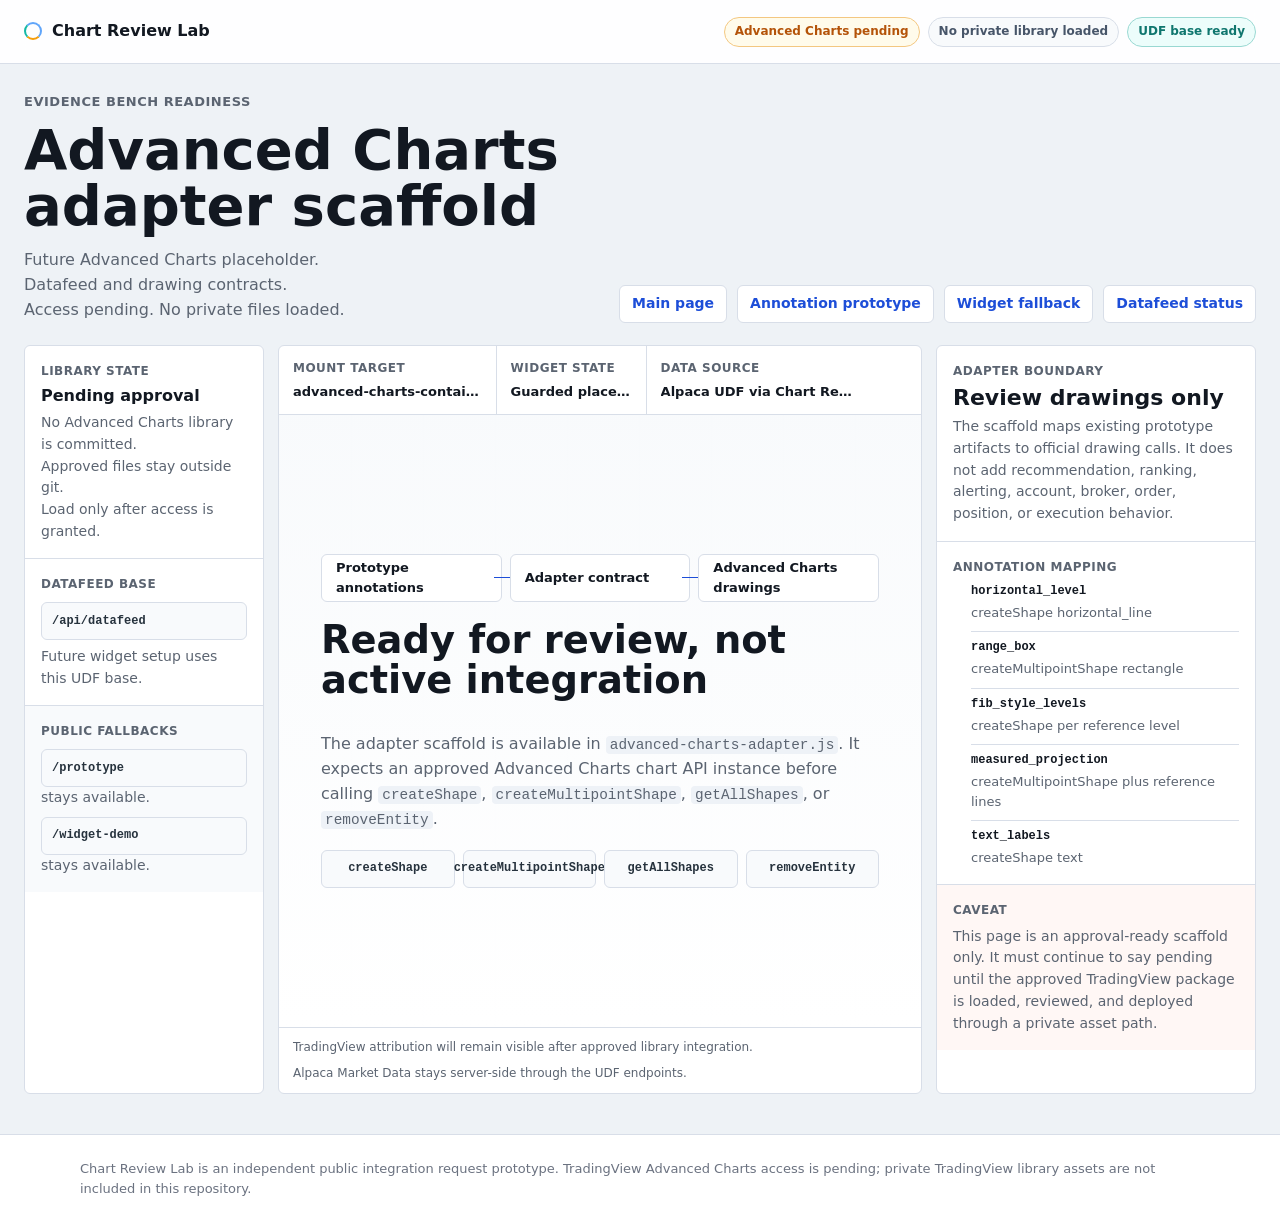
==== advanced-charts.html @ 727e9118 "issue-4: add advanced charts adapter scaffold" ====
<!doctype html>
<html lang="en">
<head>
  <meta charset="utf-8">
  <meta name="viewport" content="width=device-width, initial-scale=1">
  <title>Advanced Charts Readiness | Chart Review Lab</title>
  <meta
    name="description"
    content="Pending TradingView Advanced Charts adapter scaffold for Chart Review Lab without private library assets."
  >
  <link rel="stylesheet" href="styles.css">
  <script src="advanced-charts-adapter.js" defer></script>
</head>
<body class="workspace-page advanced-charts-page">
  <header class="workspace-topbar" aria-label="Advanced Charts readiness status">
    <a class="brand workspace-brand" href="/" aria-label="Chart Review Lab home">
      <span class="brand-mark" aria-hidden="true"></span>
      <span>Chart Review Lab</span>
    </a>
    <div class="status-strip" aria-label="Integration status">
      <span class="status-pill pending">Advanced Charts pending</span>
      <span class="status-pill neutral">No private library loaded</span>
      <span class="status-pill ok">UDF base ready</span>
    </div>
  </header>

  <main class="prototype-shell advanced-shell" aria-labelledby="advanced-title">
    <section class="prototype-intro advanced-intro">
      <div>
        <p class="eyebrow">Evidence Bench readiness</p>
        <h1 id="advanced-title">
          <span>Advanced Charts</span>
          <span>adapter scaffold</span>
        </h1>
        <p>
          <span>Future Advanced Charts placeholder.</span>
          <span>Datafeed and drawing contracts.</span>
          <span>Access pending. No private files loaded.</span>
        </p>
      </div>
      <div class="route-links" aria-label="Related routes">
        <a href="/">Main page</a>
        <a href="/prototype">Annotation prototype</a>
        <a href="/widget-demo">Widget fallback</a>
        <a href="/api/datafeed/status">Datafeed status</a>
      </div>
    </section>

    <section class="prototype-workspace advanced-workspace" aria-label="Advanced Charts readiness bench">
      <aside class="workspace-panel advanced-gates" aria-label="Readiness gates">
        <div class="panel-section">
          <span class="panel-label">Library state</span>
          <strong>Pending approval</strong>
          <p>
            <span>No Advanced Charts library is committed.</span>
            <span>Approved files stay outside git.</span>
            <span>Load only after access is granted.</span>
          </p>
        </div>

        <div class="panel-section">
          <span class="panel-label">Datafeed base</span>
          <code>/api/datafeed</code>
          <p>
            <span>Future widget setup uses this UDF base.</span>
          </p>
        </div>

        <div class="panel-section source-section">
          <span class="panel-label">Public fallbacks</span>
          <p>
            <span><code>/prototype</code> stays available.</span>
            <span><code>/widget-demo</code> stays available.</span>
          </p>
        </div>
      </aside>

      <section class="prototype-stage advanced-stage" aria-label="Pending chart mount">
        <div class="stage-meta">
          <div>
            <span class="panel-label">Mount target</span>
            <strong>advanced-charts-container</strong>
          </div>
          <div>
            <span class="panel-label">Widget state</span>
            <strong>Guarded placeholder</strong>
          </div>
          <div>
            <span class="panel-label">Data source</span>
            <strong>Alpaca UDF via Chart Review Lab</strong>
          </div>
        </div>

        <div id="advanced-charts-container" class="advanced-placeholder" role="note">
          <div class="adapter-diagram" aria-hidden="true">
            <span>Prototype annotations</span>
            <span>Adapter contract</span>
            <span>Advanced Charts drawings</span>
          </div>
          <h2>Ready for review, not active integration</h2>
          <p>
            The adapter scaffold is available in <code>advanced-charts-adapter.js</code>. It expects an approved
            Advanced Charts chart API instance before calling <code>createShape</code>,
            <code>createMultipointShape</code>, <code>getAllShapes</code>, or <code>removeEntity</code>.
          </p>
          <div class="method-grid" aria-label="Adapter methods">
            <span>createShape</span>
            <span>createMultipointShape</span>
            <span>getAllShapes</span>
            <span>removeEntity</span>
          </div>
        </div>

        <div class="chart-footnote">
          <span>TradingView attribution will remain visible after approved library integration.</span>
          <span>Alpaca Market Data stays server-side through the UDF endpoints.</span>
        </div>
      </section>

      <aside class="workspace-panel advanced-contracts" aria-label="Drawing adapter contract">
        <div class="panel-section selected-evidence">
          <span class="panel-label">Adapter boundary</span>
          <h2>Review drawings only</h2>
          <p>
            The scaffold maps existing prototype artifacts to official drawing calls. It does not add recommendation,
            ranking, alerting, account, broker, order, position, or execution behavior.
          </p>
        </div>

        <div class="panel-section">
          <span class="panel-label">Annotation mapping</span>
          <ul class="mapping-list">
            <li>
              <strong>horizontal_level</strong>
              <span>createShape horizontal_line</span>
            </li>
            <li>
              <strong>range_box</strong>
              <span>createMultipointShape rectangle</span>
            </li>
            <li>
              <strong>fib_style_levels</strong>
              <span>createShape per reference level</span>
            </li>
            <li>
              <strong>measured_projection</strong>
              <span>createMultipointShape plus reference lines</span>
            </li>
            <li>
              <strong>text_labels</strong>
              <span>createShape text</span>
            </li>
          </ul>
        </div>

        <div class="panel-section caveat-section">
          <span class="panel-label">Caveat</span>
          <p>
            This page is an approval-ready scaffold only. It must continue to say pending until the approved
            TradingView package is loaded, reviewed, and deployed through a private asset path.
          </p>
        </div>
      </aside>
    </section>
  </main>

  <footer>
    <p>
      Chart Review Lab is an independent public integration request prototype. TradingView Advanced Charts access is
      pending; private TradingView library assets are not included in this repository.
    </p>
  </footer>
</body>
</html>
---- styles.css ----
:root {
  --ink: #121821;
  --muted: #5b6471;
  --paper: #f5f7fa;
  --panel: #ffffff;
  --line: #d8dee8;
  --blue: #1d4ed8;
  --teal: #0f766e;
  --amber: #b45309;
  --red: #b42318;
  --shadow: 0 18px 60px rgba(18, 24, 33, 0.12);
}

* {
  box-sizing: border-box;
}

html {
  scroll-behavior: smooth;
}

body {
  margin: 0;
  background: var(--paper);
  color: var(--ink);
  font-family: Inter, ui-sans-serif, system-ui, -apple-system, BlinkMacSystemFont, "Segoe UI", sans-serif;
  font-size: 16px;
  line-height: 1.55;
}

a {
  color: inherit;
}

.topbar {
  position: fixed;
  inset: 0 0 auto 0;
  z-index: 10;
  display: flex;
  align-items: center;
  justify-content: space-between;
  min-height: 64px;
  padding: 0 28px;
  color: #f8fafc;
  background: rgba(7, 16, 20, 0.76);
  border-bottom: 1px solid rgba(216, 222, 232, 0.16);
  backdrop-filter: blur(12px);
}

.brand {
  display: inline-flex;
  align-items: center;
  gap: 10px;
  text-decoration: none;
  font-weight: 700;
}

.brand-mark {
  width: 18px;
  height: 18px;
  border: 2px solid #60a5fa;
  border-left-color: #14b8a6;
  border-bottom-color: #f59e0b;
  border-radius: 50%;
}

nav {
  display: flex;
  align-items: center;
  gap: 18px;
  font-size: 14px;
}

nav a {
  color: rgba(248, 250, 252, 0.84);
  text-decoration: none;
}

nav a:hover,
nav a:focus {
  color: #ffffff;
}

.hero {
  position: relative;
  min-height: 86vh;
  display: flex;
  align-items: center;
  overflow: hidden;
  background: #071014;
  color: #ffffff;
}

.chart-scene {
  position: absolute;
  inset: 0;
  width: 100%;
  height: 100%;
}

.hero::after {
  content: "";
  position: absolute;
  inset: 0;
  background:
    linear-gradient(90deg, rgba(7, 16, 20, 0.96) 0%, rgba(7, 16, 20, 0.78) 34%, rgba(7, 16, 20, 0.24) 72%),
    linear-gradient(0deg, rgba(7, 16, 20, 0.34), rgba(7, 16, 20, 0.08));
}

.hero-copy {
  position: relative;
  z-index: 1;
  width: min(680px, calc(100% - 48px));
  margin-left: max(24px, calc((100vw - 1120px) / 2));
  padding-top: 48px;
}

.eyebrow {
  margin: 0 0 10px;
  color: var(--teal);
  font-size: 13px;
  font-weight: 800;
  letter-spacing: 0.04em;
  text-transform: uppercase;
}

.hero .eyebrow {
  color: #67e8f9;
}

h1,
h2,
h3,
p {
  letter-spacing: 0;
}

h1 {
  margin: 0;
  font-size: clamp(46px, 8vw, 94px);
  line-height: 0.94;
}

h2 {
  margin: 0;
  font-size: clamp(28px, 4vw, 48px);
  line-height: 1.05;
}

h3 {
  margin: 0 0 8px;
  font-size: 18px;
}

p {
  margin: 14px 0 0;
}

.hero-text {
  max-width: 620px;
  color: rgba(248, 250, 252, 0.84);
  font-size: clamp(18px, 2.2vw, 24px);
}

.hero-actions {
  display: flex;
  flex-wrap: wrap;
  gap: 12px;
  margin-top: 28px;
}

.button {
  display: inline-flex;
  align-items: center;
  justify-content: center;
  min-height: 44px;
  padding: 0 18px;
  border: 1px solid rgba(248, 250, 252, 0.28);
  border-radius: 6px;
  text-decoration: none;
  font-weight: 700;
}

.button.primary {
  color: #071014;
  background: #67e8f9;
  border-color: #67e8f9;
}

.button.secondary {
  color: #ffffff;
}

.workspace-page {
  min-height: 100vh;
  background: #eef2f6;
}

.workspace-topbar {
  position: sticky;
  top: 0;
  z-index: 10;
  display: flex;
  align-items: center;
  justify-content: space-between;
  gap: 18px;
  min-height: 64px;
  padding: 0 24px;
  background: rgba(255, 255, 255, 0.92);
  border-bottom: 1px solid var(--line);
  backdrop-filter: blur(12px);
}

.workspace-brand {
  color: var(--ink);
}

.status-strip {
  display: flex;
  flex-wrap: wrap;
  justify-content: flex-end;
  gap: 8px;
}

.status-pill {
  display: inline-flex;
  align-items: center;
  min-height: 30px;
  padding: 0 10px;
  font-size: 12px;
  font-weight: 800;
  border: 1px solid var(--line);
  border-radius: 999px;
  background: #ffffff;
}

.status-pill.ok {
  color: var(--teal);
  border-color: #99d8d2;
  background: #ecfdfb;
}

.status-pill.pending {
  color: var(--amber);
  border-color: #f3c781;
  background: #fffbeb;
}

.status-pill.error {
  color: var(--red);
  border-color: #f2c4bd;
  background: #fff7f5;
}

.status-pill.neutral {
  color: #475569;
  background: #f8fafc;
}

.widget-shell {
  width: min(1440px, 100%);
  margin: 0 auto;
  padding: 28px 24px 40px;
}

.widget-intro {
  display: grid;
  grid-template-columns: minmax(0, 1fr) auto;
  gap: 24px;
  align-items: end;
  margin-bottom: 22px;
}

.widget-intro h1 {
  max-width: 760px;
  color: var(--ink);
  font-size: clamp(34px, 5vw, 58px);
  line-height: 1;
}

.widget-intro p {
  max-width: 780px;
  color: var(--muted);
}

.route-links {
  display: flex;
  flex-wrap: wrap;
  justify-content: flex-end;
  gap: 10px;
}

.route-links a {
  display: inline-flex;
  align-items: center;
  min-height: 38px;
  padding: 0 12px;
  color: var(--blue);
  text-decoration: none;
  background: #ffffff;
  border: 1px solid var(--line);
  border-radius: 6px;
  font-size: 14px;
  font-weight: 800;
}

.widget-workspace {
  display: grid;
  grid-template-columns: minmax(210px, 0.24fr) minmax(0, 1fr) minmax(280px, 0.32fr);
  gap: 14px;
  align-items: stretch;
}

.workspace-panel {
  min-width: 0;
  background: var(--panel);
  border: 1px solid var(--line);
  border-radius: 6px;
}

.panel-section {
  padding: 16px;
  border-bottom: 1px solid var(--line);
}

.panel-section:last-child {
  border-bottom: 0;
}

.panel-label {
  display: block;
  margin-bottom: 6px;
  color: var(--muted);
  font-size: 12px;
  font-weight: 800;
  letter-spacing: 0.04em;
  text-transform: uppercase;
}

.panel-section strong {
  display: block;
  font-size: 16px;
  line-height: 1.25;
}

.panel-section p,
.panel-section li {
  color: var(--muted);
  font-size: 14px;
}

.panel-section p {
  margin-top: 6px;
}

.panel-section ul {
  margin: 8px 0 0;
  padding-left: 18px;
}

.mode-grid {
  display: grid;
  grid-template-columns: repeat(2, minmax(0, 1fr));
  gap: 8px;
  padding: 16px;
}

.mode-grid span {
  display: flex;
  align-items: center;
  justify-content: center;
  min-height: 38px;
  color: #64748b;
  background: #f8fafc;
  border: 1px solid var(--line);
  border-radius: 6px;
  font-size: 13px;
  font-weight: 800;
}

.widget-stage {
  min-width: 0;
  overflow: hidden;
  background: var(--panel);
  border: 1px solid var(--line);
  border-radius: 6px;
}

.widget-limitation {
  padding: 12px 14px;
  color: #5f1715;
  background: #fff7f5;
  border-bottom: 1px solid #f2c4bd;
  font-size: 14px;
  font-weight: 800;
}

.tradingview-widget-container {
  display: grid;
  grid-template-rows: minmax(0, 1fr) auto;
  width: 100%;
  height: min(68vh, 720px);
  min-height: 520px;
}

.tradingview-widget-container__widget {
  min-height: 0;
}

.tradingview-widget-container__widget iframe {
  width: 100%;
  height: 100%;
}

.tradingview-widget-copyright {
  min-height: 28px;
  padding: 5px 10px;
  color: var(--muted);
  background: #ffffff;
  border-top: 1px solid var(--line);
  font-size: 12px;
}

.tradingview-widget-copyright a {
  color: var(--blue);
  font-weight: 800;
  text-decoration: none;
}

.caveat-section {
  background: #fff7f5;
}

.source-section {
  background: #f8fafc;
}

.prototype-shell {
  width: min(1520px, 100%);
  margin: 0 auto;
  padding: 28px 24px 40px;
}

.prototype-intro {
  display: grid;
  grid-template-columns: minmax(0, 1fr) auto;
  gap: 24px;
  align-items: end;
  margin-bottom: 22px;
}

.prototype-intro h1 {
  max-width: 860px;
  color: var(--ink);
  font-size: clamp(32px, 4.4vw, 56px);
  line-height: 1;
}

.prototype-intro p {
  max-width: 820px;
  color: var(--muted);
}

.prototype-workspace {
  display: grid;
  grid-template-columns: minmax(240px, 0.25fr) minmax(0, 1fr) minmax(320px, 0.34fr);
  gap: 14px;
  align-items: stretch;
}

.prototype-controls,
.prototype-evidence {
  min-width: 0;
}

.field-control {
  width: 100%;
  min-height: 42px;
  padding: 0 12px;
  color: var(--ink);
  background: #ffffff;
  border: 1px solid var(--line);
  border-radius: 6px;
  font: inherit;
  font-weight: 800;
}

.field-help,
.muted-note {
  margin-top: 8px;
  color: var(--muted);
  font-size: 13px;
}

.segmented-control {
  display: grid;
  grid-template-columns: repeat(2, minmax(0, 1fr));
  gap: 8px;
}

.segmented-button,
.tool-button,
.secondary-action,
.annotation-row {
  cursor: pointer;
  transition: transform 160ms ease, border-color 160ms ease, background-color 160ms ease, color 160ms ease;
}

.segmented-button:active,
.tool-button:active,
.secondary-action:active,
.annotation-row:active {
  transform: scale(0.98);
}

.segmented-button,
.secondary-action {
  min-height: 38px;
  padding: 0 12px;
  color: #475569;
  background: #f8fafc;
  border: 1px solid var(--line);
  border-radius: 6px;
  font: inherit;
  font-size: 13px;
  font-weight: 800;
}

.segmented-button.active,
.secondary-action:hover,
.secondary-action:focus {
  color: #ffffff;
  background: var(--blue);
  border-color: var(--blue);
}

.annotation-tool-grid {
  display: grid;
  grid-template-columns: repeat(2, minmax(0, 1fr));
  gap: 8px;
}

.tool-button {
  display: flex;
  align-items: center;
  justify-content: flex-start;
  gap: 8px;
  min-height: 40px;
  padding: 0 10px;
  color: #475569;
  background: #ffffff;
  border: 1px solid var(--line);
  border-radius: 6px;
  font: inherit;
  font-size: 13px;
  font-weight: 800;
}

.tool-button.active {
  color: var(--blue);
  background: #eff6ff;
  border-color: #93b7ee;
}

.tool-icon {
  position: relative;
  flex: 0 0 auto;
  width: 16px;
  height: 16px;
  border: 1px solid currentColor;
  border-radius: 3px;
}

.level-icon,
.fib-icon {
  border-color: transparent;
}

.level-icon::before,
.fib-icon::before,
.fib-icon::after,
.projection-icon::before,
.label-icon::before,
.all-icon::before,
.all-icon::after {
  content: "";
  position: absolute;
  background: currentColor;
}

.level-icon::before {
  inset: 7px 1px auto;
  height: 2px;
}

.fib-icon::before {
  inset: 3px 1px auto;
  height: 1px;
  box-shadow: 0 5px 0 currentColor, 0 10px 0 currentColor;
}

.projection-icon::before {
  left: 2px;
  right: 2px;
  top: 7px;
  height: 2px;
  transform: rotate(-32deg);
}

.label-icon::before {
  left: 4px;
  right: 4px;
  top: 4px;
  height: 2px;
  box-shadow: 0 4px 0 currentColor, 0 8px 0 currentColor;
}

.all-icon::before {
  left: 2px;
  right: 2px;
  top: 4px;
  height: 1px;
  box-shadow: 0 4px 0 currentColor, 0 8px 0 currentColor;
}

.all-icon::after {
  left: 7px;
  top: 1px;
  width: 1px;
  height: 14px;
}

#clear-annotations {
  width: 100%;
  margin-top: 10px;
}

.prototype-stage {
  min-width: 0;
  overflow: hidden;
  background: var(--panel);
  border: 1px solid var(--line);
  border-radius: 6px;
}

.stage-meta {
  display: grid;
  grid-template-columns: minmax(0, 0.8fr) minmax(150px, 0.38fr) minmax(220px, 0.56fr);
  border-bottom: 1px solid var(--line);
}

.stage-meta > div {
  min-width: 0;
  padding: 13px 14px;
  border-right: 1px solid var(--line);
}

.stage-meta > div:last-child {
  border-right: 0;
}

.stage-meta strong {
  display: block;
  overflow: hidden;
  color: var(--ink);
  font-size: 13px;
  line-height: 1.35;
  text-overflow: ellipsis;
  white-space: nowrap;
}

.chart-frame {
  position: relative;
  height: min(68vh, 720px);
  min-height: 600px;
  background: #ffffff;
}

.prototype-chart,
.annotation-overlay {
  position: absolute;
  inset: 0;
  width: 100%;
  height: 100%;
}

.annotation-overlay {
  pointer-events: none;
}

.chart-state {
  position: absolute;
  inset: 0;
  display: flex;
  flex-direction: column;
  align-items: center;
  justify-content: center;
  gap: 10px;
  padding: 24px;
  text-align: center;
  background: rgba(255, 255, 255, 0.9);
  border: 0;
}

.chart-state[hidden] {
  display: none;
}

.chart-state strong {
  color: var(--ink);
  font-size: 18px;
}

.chart-state p {
  max-width: 420px;
  margin: 0;
  color: var(--muted);
  font-size: 14px;
}

.chart-state[data-state="error"] {
  background: rgba(255, 247, 245, 0.94);
}

.chart-state[data-state="empty"] {
  background: rgba(248, 250, 252, 0.94);
}

.chart-state[data-state="stale"] {
  inset: 14px auto auto 14px;
  display: block;
  width: min(420px, calc(100% - 28px));
  padding: 12px 14px;
  text-align: left;
  background: #fffbeb;
  border: 1px solid #f3c781;
  border-radius: 6px;
  pointer-events: none;
}

.chart-state[data-state="stale"] strong {
  display: block;
  font-size: 14px;
}

.chart-state[data-state="stale"] p {
  margin-top: 4px;
  font-size: 13px;
}

.state-skeleton {
  display: grid;
  gap: 9px;
  width: min(420px, 82%);
}

.state-skeleton span {
  display: block;
  height: 12px;
  overflow: hidden;
  background: linear-gradient(90deg, #eef2f7 0%, #ffffff 48%, #eef2f7 100%);
  border-radius: 999px;
  animation: skeleton-shift 1.3s ease-in-out infinite;
}

.state-skeleton span:nth-child(2) {
  width: 74%;
}

.state-skeleton span:nth-child(3) {
  width: 56%;
}

.chart-state[data-state="error"] .state-skeleton,
.chart-state[data-state="empty"] .state-skeleton,
.chart-state[data-state="stale"] .state-skeleton {
  display: none;
}

@keyframes skeleton-shift {
  0% {
    opacity: 0.52;
    transform: translateY(0);
  }
  50% {
    opacity: 1;
    transform: translateY(-1px);
  }
  100% {
    opacity: 0.52;
    transform: translateY(0);
  }
}

.chart-footnote {
  display: flex;
  flex-wrap: wrap;
  gap: 8px 14px;
  padding: 10px 14px;
  color: var(--muted);
  border-top: 1px solid var(--line);
  font-size: 12px;
}

.advanced-placeholder {
  display: flex;
  min-height: min(68vh, 720px);
  padding: clamp(18px, 4vw, 42px);
  flex-direction: column;
  justify-content: center;
  gap: 18px;
  background:
    linear-gradient(180deg, rgba(248, 250, 252, 0.96), rgba(255, 255, 255, 0.98)),
    repeating-linear-gradient(90deg, #edf2f7 0, #edf2f7 1px, transparent 1px, transparent 72px);
}

.advanced-placeholder h2 {
  max-width: 680px;
  color: var(--ink);
  font-size: clamp(26px, 3vw, 42px);
  line-height: 1.05;
}

.advanced-placeholder p {
  max-width: 760px;
  color: var(--muted);
}

.advanced-charts-page .prototype-intro,
.advanced-charts-page .prototype-workspace,
.advanced-charts-page .workspace-panel,
.advanced-charts-page .prototype-stage,
.advanced-charts-page .route-links,
.advanced-placeholder {
  min-width: 0;
  max-width: 100%;
}

.advanced-charts-page .prototype-intro p,
.advanced-charts-page .panel-section p,
.advanced-placeholder p,
.advanced-placeholder code {
  overflow-wrap: anywhere;
}

.advanced-intro p span {
  display: block;
}

.advanced-gates p span {
  display: block;
}

.advanced-intro h1 span {
  display: block;
}

.adapter-diagram,
.method-grid {
  display: grid;
  gap: 8px;
}

.adapter-diagram {
  grid-template-columns: repeat(3, minmax(0, 1fr));
  max-width: 820px;
}

.adapter-diagram span {
  position: relative;
  display: flex;
  align-items: center;
  min-height: 48px;
  padding: 0 14px;
  color: var(--ink);
  background: #ffffff;
  border: 1px solid var(--line);
  border-radius: 6px;
  font-size: 13px;
  font-weight: 800;
}

.adapter-diagram span:not(:last-child)::after {
  content: "";
  position: absolute;
  right: -9px;
  width: 16px;
  height: 1px;
  background: var(--blue);
}

.method-grid {
  grid-template-columns: repeat(4, minmax(0, 1fr));
  max-width: 900px;
}

.method-grid span,
.advanced-gates code {
  display: flex;
  align-items: center;
  min-height: 38px;
  color: #26323d;
  background: #f8fafc;
  border: 1px solid var(--line);
  border-radius: 6px;
  font-family: ui-monospace, SFMono-Regular, Menlo, Consolas, monospace;
  font-size: 12px;
  font-weight: 800;
}

.method-grid span {
  justify-content: center;
  padding: 0 10px;
  text-align: center;
}

.advanced-gates code {
  justify-content: flex-start;
  margin-top: 8px;
  padding: 0 10px;
}

.mapping-list {
  display: grid;
  gap: 8px;
  margin: 10px 0 0;
  padding: 0;
  list-style: none;
}

.mapping-list li {
  display: grid;
  gap: 4px;
  padding-bottom: 8px;
  border-bottom: 1px solid var(--line);
}

.mapping-list li:last-child {
  padding-bottom: 0;
  border-bottom: 0;
}

.mapping-list strong {
  overflow-wrap: anywhere;
  color: var(--ink);
  font-family: ui-monospace, SFMono-Regular, Menlo, Consolas, monospace;
  font-size: 12px;
}

.mapping-list span {
  overflow-wrap: anywhere;
  color: var(--muted);
  font-size: 13px;
}

.selected-evidence h2 {
  margin: 0;
  color: var(--ink);
  font-size: 22px;
  line-height: 1.1;
}

.selected-evidence p {
  color: var(--muted);
  font-size: 14px;
}

.value-grid,
.source-metadata {
  display: grid;
  grid-template-columns: minmax(90px, 0.45fr) minmax(0, 1fr);
  gap: 8px 12px;
  margin: 14px 0 0;
  font-size: 13px;
}

.value-grid dt,
.source-metadata dt {
  color: var(--muted);
  font-weight: 800;
}

.value-grid dd,
.source-metadata dd {
  min-width: 0;
  margin: 0;
  overflow-wrap: anywhere;
  color: var(--ink);
  font-family: ui-monospace, SFMono-Regular, Menlo, Consolas, monospace;
}

.annotation-list {
  display: grid;
  gap: 8px;
}

.annotation-row {
  display: grid;
  gap: 3px;
  width: 100%;
  min-height: 52px;
  padding: 10px 12px;
  text-align: left;
  background: #ffffff;
  border: 1px solid var(--line);
  border-radius: 6px;
}

.annotation-row.selected {
  border-color: #93b7ee;
  background: #eff6ff;
}

.annotation-row.dimmed {
  opacity: 0.52;
}

.annotation-row strong {
  color: var(--ink);
  font-size: 14px;
}

.annotation-row span {
  color: var(--muted);
  font-family: ui-monospace, SFMono-Regular, Menlo, Consolas, monospace;
  font-size: 12px;
}

.json-panel {
  max-height: 280px;
  margin: 0;
  overflow: auto;
  padding: 12px;
  color: #26323d;
  background: #f8fafc;
  border: 1px solid var(--line);
  border-radius: 6px;
  font-family: ui-monospace, SFMono-Regular, Menlo, Consolas, monospace;
  font-size: 12px;
  line-height: 1.45;
  white-space: pre-wrap;
  word-break: break-word;
}

.artifact-actions {
  display: grid;
  grid-template-columns: repeat(2, minmax(0, 1fr));
  gap: 8px;
  margin-top: 10px;
}

.band {
  padding: 72px 24px;
  background: #ffffff;
}

.band.light {
  background: var(--paper);
}

.band.contact {
  color: #ffffff;
  background: #121821;
}

.content {
  max-width: 1120px;
  margin: 0 auto;
}

.two-column {
  display: grid;
  grid-template-columns: minmax(0, 0.92fr) minmax(320px, 1.08fr);
  gap: 44px;
  align-items: start;
}

.content p {
  color: var(--muted);
  max-width: 760px;
}

.contact .content p {
  color: rgba(248, 250, 252, 0.76);
}

.facts {
  display: grid;
  grid-template-columns: repeat(2, minmax(0, 1fr));
  gap: 12px;
}

.facts div,
.implementation-grid article {
  min-height: 120px;
  padding: 18px;
  background: var(--panel);
  border: 1px solid var(--line);
  border-radius: 6px;
  box-shadow: var(--shadow);
}

.facts span {
  display: block;
  color: var(--muted);
  font-size: 13px;
}

.facts strong {
  display: block;
  margin-top: 8px;
  font-size: 20px;
  line-height: 1.2;
}

.implementation-grid {
  display: grid;
  grid-template-columns: repeat(4, minmax(0, 1fr));
  gap: 14px;
  margin-top: 28px;
}

.implementation-grid p {
  margin-top: 8px;
  color: var(--muted);
  font-size: 15px;
}

code {
  padding: 1px 4px;
  background: #eef2f7;
  border-radius: 4px;
  font-family: ui-monospace, SFMono-Regular, Menlo, Consolas, monospace;
  font-size: 0.9em;
}

.datafeed-panel {
  display: grid;
  grid-template-columns: minmax(0, 1fr) minmax(320px, 0.7fr);
  gap: 18px;
  margin-top: 18px;
  padding: 18px;
  background: #f8fafc;
  border: 1px solid var(--line);
  border-radius: 6px;
}

.datafeed-panel p {
  margin-top: 6px;
  font-size: 15px;
}

.datafeed-links {
  display: grid;
  gap: 8px;
}

.datafeed-links a {
  display: flex;
  align-items: center;
  min-height: 40px;
  padding: 0 12px;
  color: var(--blue);
  text-decoration: none;
  background: #ffffff;
  border: 1px solid var(--line);
  border-radius: 6px;
  font-weight: 700;
}

.boundary-list {
  display: grid;
  grid-template-columns: repeat(4, minmax(0, 1fr));
  gap: 12px;
  margin-top: 28px;
}

.boundary-list div {
  min-height: 112px;
  padding: 18px;
  color: #5f1715;
  background: #fff7f5;
  border: 1px solid #f2c4bd;
  border-radius: 6px;
  font-weight: 800;
}

.contact-links {
  display: grid;
  gap: 10px;
}

.contact-links a {
  display: flex;
  align-items: center;
  min-height: 46px;
  padding: 0 14px;
  color: #dff6ff;
  text-decoration: none;
  border: 1px solid rgba(223, 246, 255, 0.24);
  border-radius: 6px;
}

.contact-links a:hover,
.contact-links a:focus {
  border-color: #67e8f9;
}

footer {
  padding: 24px;
  color: #6b7280;
  background: #ffffff;
  border-top: 1px solid var(--line);
}

footer p {
  max-width: 1120px;
  margin: 0 auto;
  font-size: 13px;
}

@media (max-width: 980px) {
  .implementation-grid,
  .boundary-list {
    grid-template-columns: repeat(2, minmax(0, 1fr));
  }

  .widget-intro,
  .widget-workspace,
  .prototype-intro,
  .prototype-workspace {
    grid-template-columns: 1fr;
  }

  .route-links {
    justify-content: flex-start;
    width: 100%;
  }

  .adapter-diagram,
  .method-grid {
    grid-template-columns: 1fr;
  }

  .adapter-diagram span:not(:last-child)::after {
    display: none;
  }

  .prototype-controls {
    display: grid;
    grid-template-columns: repeat(2, minmax(0, 1fr));
  }

  .prototype-controls .source-section {
    grid-column: 1 / -1;
  }

  .annotation-tool-grid {
    grid-template-columns: repeat(3, minmax(0, 1fr));
  }

  .stage-meta {
    grid-template-columns: repeat(3, minmax(0, 1fr));
  }

  .control-panel {
    display: grid;
    grid-template-columns: repeat(3, minmax(0, 1fr));
  }

  .control-panel .mode-grid {
    grid-column: 1 / -1;
    grid-template-columns: repeat(4, minmax(0, 1fr));
  }

  .two-column {
    grid-template-columns: 1fr;
  }

  .datafeed-panel {
    grid-template-columns: 1fr;
  }
}

@media (max-width: 720px) {
  .topbar {
    position: absolute;
    min-height: auto;
    padding: 18px;
    align-items: flex-start;
  }

  nav {
    display: none;
  }

  .hero {
    min-height: 82vh;
    align-items: flex-end;
    padding-bottom: 44px;
  }

  .hero::after {
    background:
      linear-gradient(0deg, rgba(7, 16, 20, 0.96) 0%, rgba(7, 16, 20, 0.72) 54%, rgba(7, 16, 20, 0.24) 100%);
  }

  .hero-copy {
    width: calc(100% - 32px);
    margin: 0 16px;
    padding-top: 72px;
  }

  .band {
    padding: 52px 16px;
  }

  .workspace-topbar {
    align-items: flex-start;
    flex-direction: column;
    padding: 14px 16px;
  }

  .status-strip {
    justify-content: flex-start;
  }

  .widget-shell {
    padding: 22px 16px 32px;
  }

  .prototype-shell {
    padding: 22px 16px 32px;
  }

  .advanced-charts-page {
    width: 100vw;
    overflow-x: hidden;
  }

  .advanced-shell {
    width: 100vw;
    max-width: 100vw;
    overflow-x: hidden;
  }

  .widget-intro {
    gap: 16px;
  }

  .prototype-intro {
    gap: 16px;
  }

  .advanced-intro h1 {
    font-size: 30px;
  }

  .advanced-charts-page .route-links a {
    min-width: 0;
    max-width: 100%;
    white-space: normal;
  }

  .advanced-charts-page .route-links {
    display: grid;
    grid-template-columns: 1fr;
  }

  .advanced-charts-page .route-links a {
    width: 100%;
  }

  .advanced-charts-page .prototype-intro,
  .advanced-charts-page .prototype-workspace,
  .advanced-charts-page .route-links,
  .advanced-charts-page .workspace-panel,
  .advanced-charts-page .prototype-stage {
    width: calc(100vw - 32px);
    max-width: calc(100vw - 32px);
  }

  .advanced-charts-page .advanced-intro h1,
  .advanced-charts-page .prototype-intro p {
    width: calc(100vw - 32px);
    max-width: calc(100vw - 32px);
  }

  .advanced-charts-page .panel-section p {
    max-width: calc(100vw - 64px);
  }

  .prototype-controls {
    display: block;
  }

  .annotation-tool-grid {
    grid-template-columns: repeat(2, minmax(0, 1fr));
  }

  .stage-meta {
    grid-template-columns: 1fr;
  }

  .stage-meta > div {
    border-right: 0;
    border-bottom: 1px solid var(--line);
  }

  .stage-meta > div:last-child {
    border-bottom: 0;
  }

  .chart-frame {
    height: 520px;
    min-height: 520px;
  }

  .artifact-actions {
    grid-template-columns: 1fr;
  }

  .control-panel {
    display: block;
  }

  .control-panel .mode-grid {
    grid-template-columns: repeat(2, minmax(0, 1fr));
  }

  .tradingview-widget-container {
    height: 540px;
    min-height: 540px;
  }

  .facts,
  .implementation-grid,
  .boundary-list {
    grid-template-columns: 1fr;
  }
}
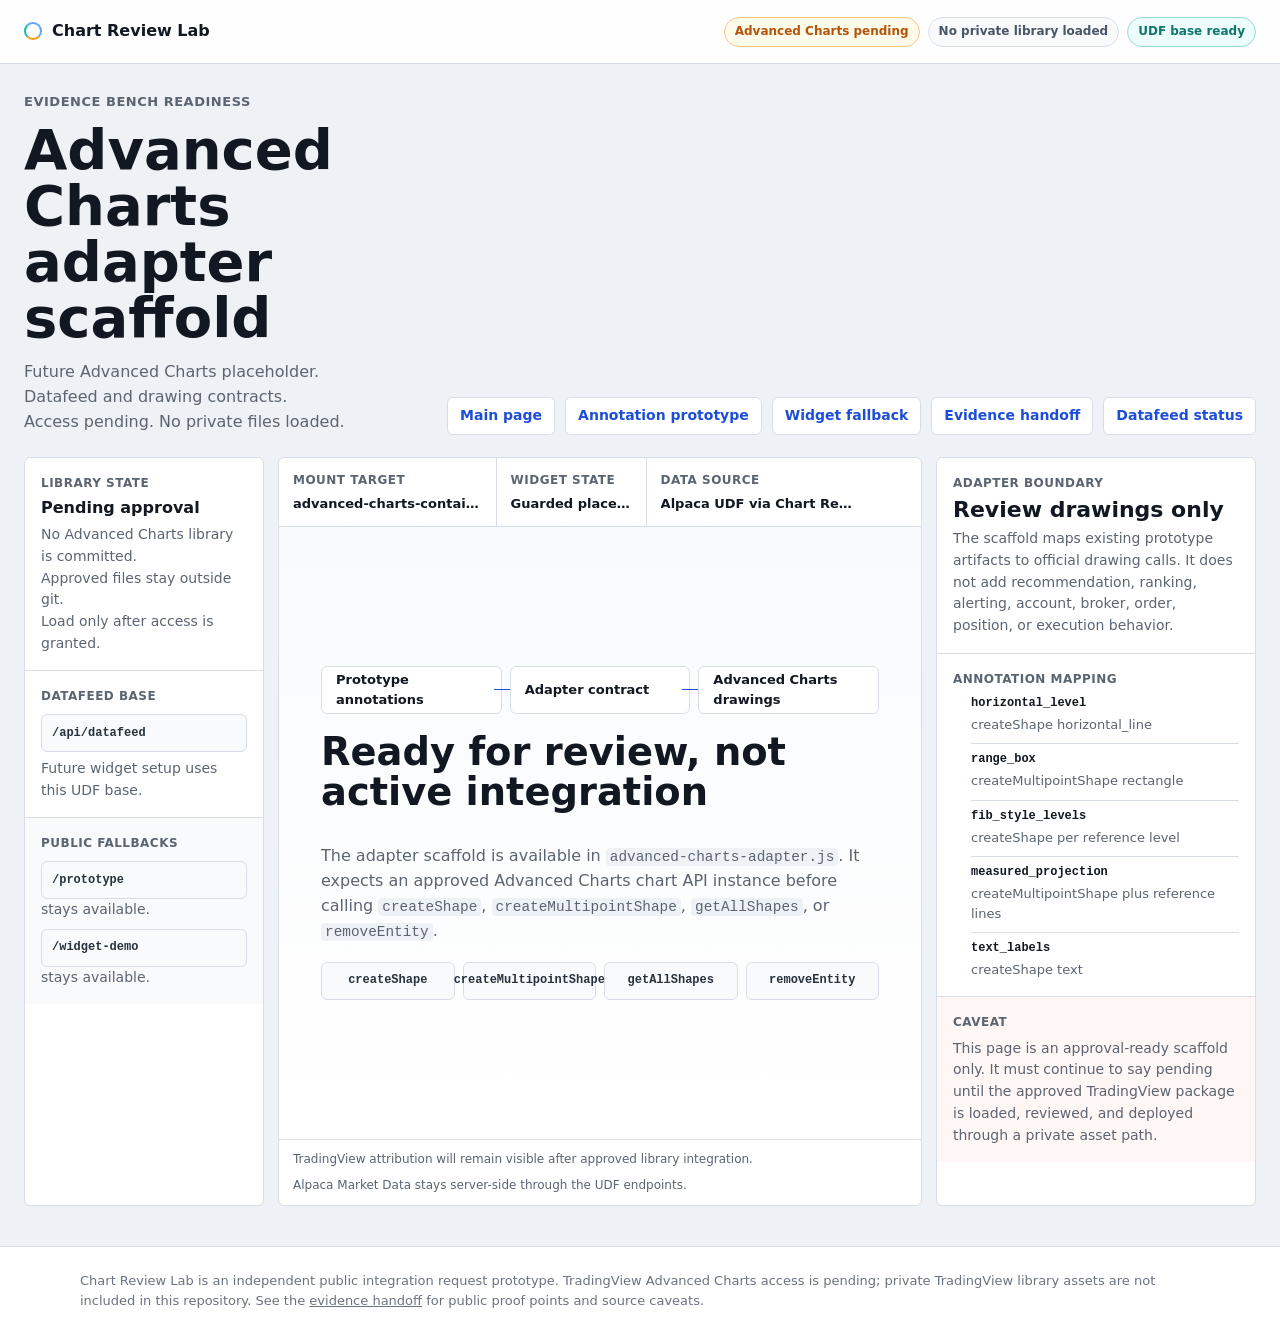
==== commit 375598bc: "issue-5: add prototype evidence handoff" ====
--- a/advanced-charts.html
+++ b/advanced-charts.html
@@ -42,6 +42,7 @@
         <a href="/">Main page</a>
         <a href="/prototype">Annotation prototype</a>
         <a href="/widget-demo">Widget fallback</a>
+        <a href="/evidence">Evidence handoff</a>
         <a href="/api/datafeed/status">Datafeed status</a>
       </div>
     </section>
@@ -167,7 +168,8 @@
   <footer>
     <p>
       Chart Review Lab is an independent public integration request prototype. TradingView Advanced Charts access is
-      pending; private TradingView library assets are not included in this repository.
+      pending; private TradingView library assets are not included in this repository. See the
+      <a href="/evidence">evidence handoff</a> for public proof points and source caveats.
     </p>
   </footer>
 </body>
--- a/styles.css
+++ b/styles.css
@@ -96,6 +96,7 @@
   inset: 0;
   width: 100%;
   height: 100%;
+  overflow: hidden;
 }
 
 .hero::after {
@@ -1150,14 +1151,24 @@
   font-size: 15px;
 }
 
+.datafeed-panel > * {
+  min-width: 0;
+}
+
+.datafeed-panel code {
+  overflow-wrap: anywhere;
+}
+
 .datafeed-links {
   display: grid;
   gap: 8px;
+  min-width: 0;
 }
 
 .datafeed-links a {
   display: flex;
   align-items: center;
+  min-width: 0;
   min-height: 40px;
   padding: 0 12px;
   color: var(--blue);
@@ -1219,9 +1230,175 @@
   font-size: 13px;
 }
 
+.evidence-shell {
+  width: min(1280px, 100%);
+  margin: 0 auto;
+  padding: 28px 24px 44px;
+}
+
+.evidence-hero {
+  display: grid;
+  grid-template-columns: minmax(0, 1fr) minmax(260px, 0.42fr);
+  gap: 28px;
+  align-items: end;
+  margin-bottom: 18px;
+}
+
+.evidence-hero h1 {
+  max-width: 860px;
+  color: var(--ink);
+  font-size: clamp(34px, 5vw, 62px);
+  line-height: 1;
+}
+
+.evidence-hero p {
+  max-width: 820px;
+  color: var(--muted);
+}
+
+.evidence-status-grid,
+.proof-list,
+.qa-grid {
+  display: grid;
+  gap: 14px;
+}
+
+.evidence-status-grid {
+  grid-template-columns: repeat(4, minmax(0, 1fr));
+  margin-bottom: 30px;
+}
+
+.evidence-status-card,
+.proof-card,
+.artifact-ledger,
+.qa-grid > div {
+  min-width: 0;
+  background: var(--panel);
+  border: 1px solid var(--line);
+  border-radius: 6px;
+}
+
+.evidence-status-card {
+  min-height: 152px;
+  padding: 18px;
+}
+
+.evidence-status-card strong {
+  display: block;
+  font-size: 18px;
+  line-height: 1.2;
+}
+
+.evidence-status-card p,
+.proof-card p,
+.artifact-ledger li,
+.qa-grid p {
+  color: var(--muted);
+  font-size: 14px;
+}
+
+.evidence-status-card p {
+  margin-top: 8px;
+}
+
+.caveat-card {
+  background: #fff7f5;
+}
+
+.evidence-section {
+  margin-top: 28px;
+}
+
+.section-heading {
+  display: grid;
+  gap: 4px;
+  margin-bottom: 14px;
+}
+
+.section-heading h2 {
+  color: var(--ink);
+  font-size: clamp(24px, 3vw, 34px);
+  line-height: 1.1;
+}
+
+.proof-list {
+  grid-template-columns: repeat(2, minmax(0, 1fr));
+}
+
+.proof-card {
+  display: grid;
+  grid-template-columns: minmax(0, 1fr) auto;
+  gap: 18px;
+  align-items: end;
+  padding: 18px;
+}
+
+.proof-card h3 {
+  font-size: 18px;
+}
+
+.proof-card a {
+  display: inline-flex;
+  align-items: center;
+  justify-content: center;
+  min-height: 38px;
+  padding: 0 12px;
+  color: var(--blue);
+  text-decoration: none;
+  background: #f8fafc;
+  border: 1px solid var(--line);
+  border-radius: 6px;
+  font-size: 13px;
+  font-weight: 800;
+  white-space: nowrap;
+}
+
+.artifact-ledger {
+  display: grid;
+  grid-template-columns: minmax(0, 0.9fr) minmax(0, 1.1fr);
+  gap: 18px;
+  padding: 18px;
+}
+
+.artifact-ledger ul {
+  display: grid;
+  gap: 8px;
+  margin: 8px 0 0;
+  padding-left: 18px;
+}
+
+.artifact-ledger a {
+  color: var(--blue);
+  font-weight: 800;
+  overflow-wrap: anywhere;
+}
+
+.qa-grid {
+  grid-template-columns: repeat(4, minmax(0, 1fr));
+}
+
+.qa-grid > div {
+  min-height: 138px;
+  padding: 18px;
+}
+
+.qa-grid p {
+  margin-top: 6px;
+}
+
 @media (max-width: 980px) {
   .implementation-grid,
   .boundary-list {
+    grid-template-columns: repeat(2, minmax(0, 1fr));
+  }
+
+  .evidence-hero,
+  .artifact-ledger {
+    grid-template-columns: 1fr;
+  }
+
+  .evidence-status-grid,
+  .qa-grid {
     grid-template-columns: repeat(2, minmax(0, 1fr));
   }
 
@@ -1331,6 +1508,24 @@
 
   .prototype-shell {
     padding: 22px 16px 32px;
+  }
+
+  .evidence-shell {
+    padding: 22px 16px 32px;
+  }
+
+  .evidence-status-grid,
+  .proof-list,
+  .qa-grid {
+    grid-template-columns: 1fr;
+  }
+
+  .proof-card {
+    grid-template-columns: 1fr;
+  }
+
+  .proof-card a {
+    width: 100%;
   }
 
   .advanced-charts-page {
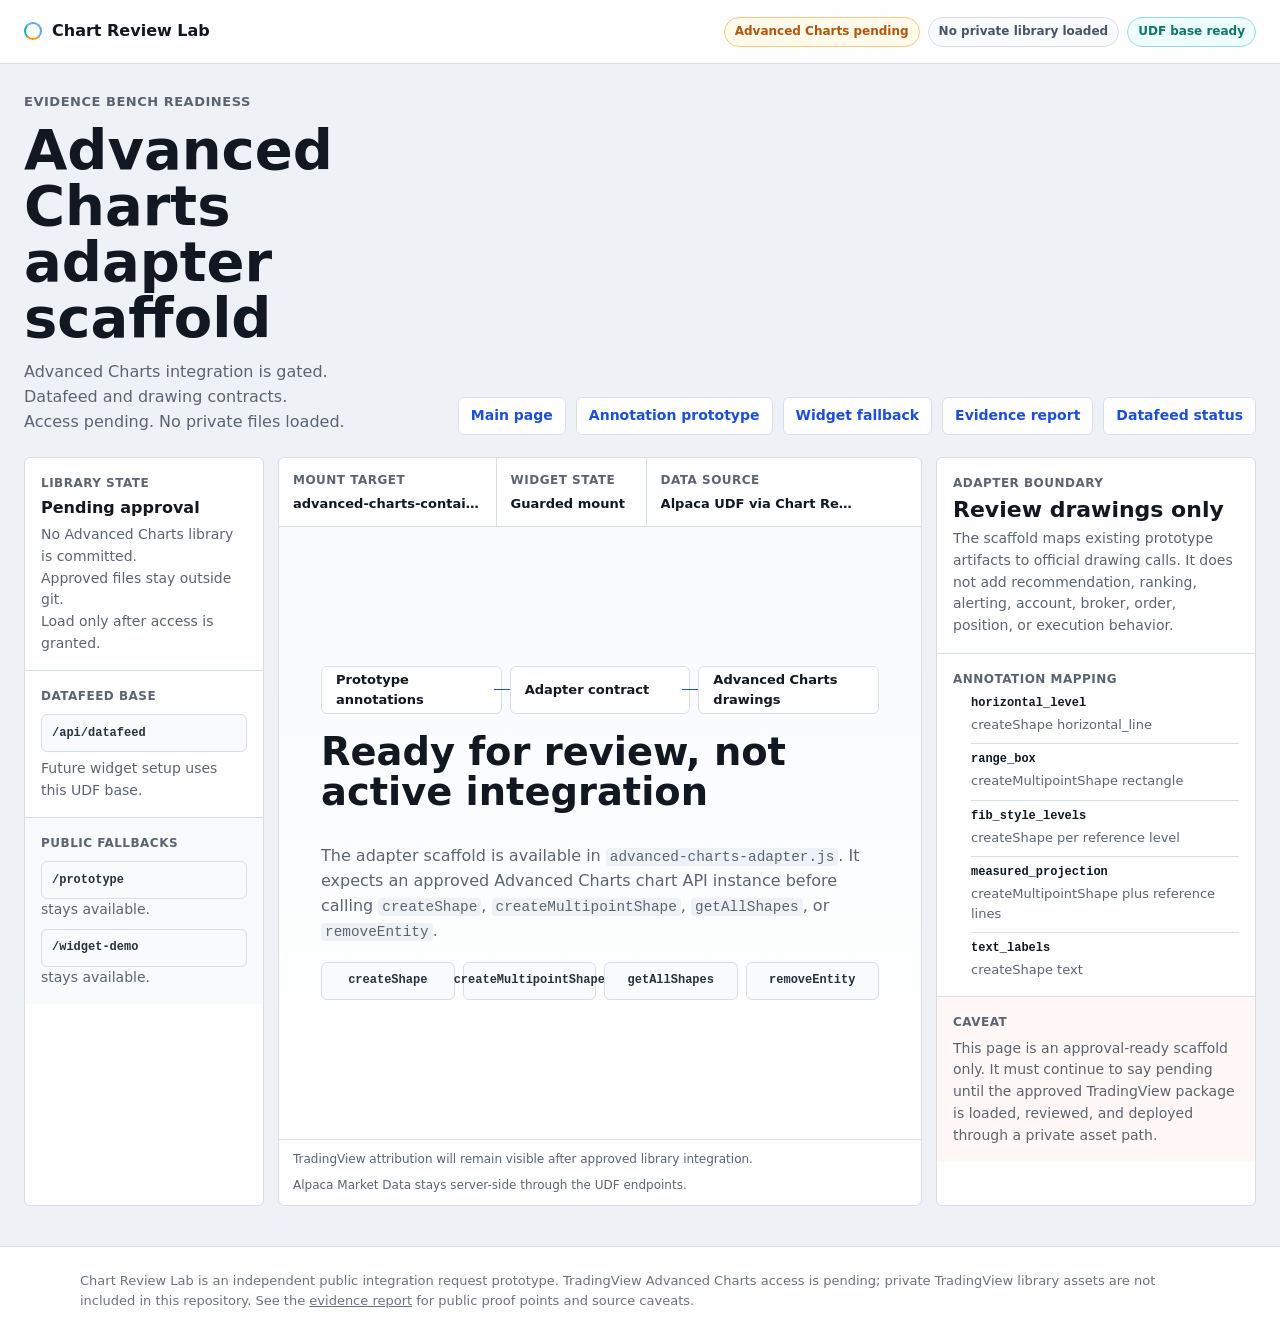
==== commit 5f0dcb59: "site-polish: remove public doc artifacts" ====
--- a/advanced-charts.html
+++ b/advanced-charts.html
@@ -33,7 +33,7 @@
           <span>adapter scaffold</span>
         </h1>
         <p>
-          <span>Future Advanced Charts placeholder.</span>
+          <span>Advanced Charts integration is gated.</span>
           <span>Datafeed and drawing contracts.</span>
           <span>Access pending. No private files loaded.</span>
         </p>
@@ -42,7 +42,7 @@
         <a href="/">Main page</a>
         <a href="/prototype">Annotation prototype</a>
         <a href="/widget-demo">Widget fallback</a>
-        <a href="/evidence">Evidence handoff</a>
+        <a href="/evidence">Evidence report</a>
         <a href="/api/datafeed/status">Datafeed status</a>
       </div>
     </section>
@@ -76,7 +76,7 @@
         </div>
       </aside>
 
-      <section class="prototype-stage advanced-stage" aria-label="Pending chart mount">
+      <section class="prototype-stage advanced-stage" aria-label="Guarded chart mount">
         <div class="stage-meta">
           <div>
             <span class="panel-label">Mount target</span>
@@ -84,7 +84,7 @@
           </div>
           <div>
             <span class="panel-label">Widget state</span>
-            <strong>Guarded placeholder</strong>
+            <strong>Guarded mount</strong>
           </div>
           <div>
             <span class="panel-label">Data source</span>
@@ -92,7 +92,7 @@
           </div>
         </div>
 
-        <div id="advanced-charts-container" class="advanced-placeholder" role="note">
+        <div id="advanced-charts-container" class="advanced-mount" role="note">
           <div class="adapter-diagram" aria-hidden="true">
             <span>Prototype annotations</span>
             <span>Adapter contract</span>
@@ -169,7 +169,7 @@
     <p>
       Chart Review Lab is an independent public integration request prototype. TradingView Advanced Charts access is
       pending; private TradingView library assets are not included in this repository. See the
-      <a href="/evidence">evidence handoff</a> for public proof points and source caveats.
+      <a href="/evidence">evidence report</a> for public proof points and source caveats.
     </p>
   </footer>
 </body>
--- a/styles.css
+++ b/styles.css
@@ -8,7 +8,7 @@
   --teal: #0f766e;
   --amber: #b45309;
   --red: #b42318;
-  --shadow: 0 18px 60px rgba(18, 24, 33, 0.12);
+  --shadow: 0 18px 50px rgba(18, 24, 33, 0.08);
 }
 
 * {
@@ -40,9 +40,9 @@
   align-items: center;
   justify-content: space-between;
   min-height: 64px;
-  padding: 0 28px;
+  padding: 0 32px;
   color: #f8fafc;
-  background: rgba(7, 16, 20, 0.76);
+  background: rgba(7, 16, 20, 0.82);
   border-bottom: 1px solid rgba(216, 222, 232, 0.16);
   backdrop-filter: blur(12px);
 }
@@ -67,8 +67,9 @@
 nav {
   display: flex;
   align-items: center;
-  gap: 18px;
-  font-size: 14px;
+  gap: 20px;
+  font-size: 13px;
+  font-weight: 700;
 }
 
 nav a {
@@ -83,20 +84,37 @@
 
 .hero {
   position: relative;
-  min-height: 86vh;
+  min-height: 88vh;
   display: flex;
   align-items: center;
   overflow: hidden;
-  background: #071014;
+  background:
+    radial-gradient(circle at 78% 38%, rgba(20, 184, 166, 0.12), transparent 34%),
+    linear-gradient(120deg, #071014 0%, #0b1117 54%, #101820 100%);
   color: #ffffff;
 }
 
-.chart-scene {
+.hero-grid {
   position: absolute;
   inset: 0;
-  width: 100%;
-  height: 100%;
-  overflow: hidden;
+  background-image:
+    linear-gradient(rgba(216, 222, 232, 0.045) 1px, transparent 1px),
+    linear-gradient(90deg, rgba(216, 222, 232, 0.045) 1px, transparent 1px);
+  background-size: 96px 72px;
+  mask-image: linear-gradient(90deg, rgba(0, 0, 0, 0.24), rgba(0, 0, 0, 0.78));
+}
+
+.hero-product-shot {
+  position: absolute;
+  right: max(-140px, calc((100vw - 1280px) / 2 - 180px));
+  bottom: 9vh;
+  width: min(48vw, 700px);
+  max-height: 62vh;
+  object-fit: contain;
+  opacity: 0.5;
+  border: 1px solid rgba(216, 222, 232, 0.16);
+  border-radius: 8px;
+  box-shadow: 0 30px 100px rgba(0, 0, 0, 0.34);
 }
 
 .hero::after {
@@ -104,8 +122,8 @@
   position: absolute;
   inset: 0;
   background:
-    linear-gradient(90deg, rgba(7, 16, 20, 0.96) 0%, rgba(7, 16, 20, 0.78) 34%, rgba(7, 16, 20, 0.24) 72%),
-    linear-gradient(0deg, rgba(7, 16, 20, 0.34), rgba(7, 16, 20, 0.08));
+    linear-gradient(90deg, rgba(7, 16, 20, 0.98) 0%, rgba(7, 16, 20, 0.9) 39%, rgba(7, 16, 20, 0.48) 75%, rgba(7, 16, 20, 0.22) 100%),
+    linear-gradient(0deg, rgba(7, 16, 20, 0.22), rgba(7, 16, 20, 0));
 }
 
 .hero-copy {
@@ -113,7 +131,7 @@
   z-index: 1;
   width: min(680px, calc(100% - 48px));
   margin-left: max(24px, calc((100vw - 1120px) / 2));
-  padding-top: 48px;
+  padding-top: 56px;
 }
 
 .eyebrow {
@@ -138,8 +156,8 @@
 
 h1 {
   margin: 0;
-  font-size: clamp(46px, 8vw, 94px);
-  line-height: 0.94;
+  font-size: clamp(46px, 6.4vw, 80px);
+  line-height: 0.96;
 }
 
 h2 {
@@ -158,9 +176,9 @@
 }
 
 .hero-text {
-  max-width: 620px;
+  max-width: 680px;
   color: rgba(248, 250, 252, 0.84);
-  font-size: clamp(18px, 2.2vw, 24px);
+  font-size: clamp(18px, 2vw, 22px);
 }
 
 .hero-actions {
@@ -175,21 +193,54 @@
   align-items: center;
   justify-content: center;
   min-height: 44px;
-  padding: 0 18px;
-  border: 1px solid rgba(248, 250, 252, 0.28);
+  padding: 0 20px;
+  border: 1px solid rgba(248, 250, 252, 0.24);
   border-radius: 6px;
   text-decoration: none;
   font-weight: 700;
+  transition: background-color 160ms ease, border-color 160ms ease, color 160ms ease, transform 160ms ease;
+}
+
+.button:active {
+  transform: scale(0.98);
 }
 
 .button.primary {
   color: #071014;
-  background: #67e8f9;
-  border-color: #67e8f9;
+  background: #7dded8;
+  border-color: #7dded8;
 }
 
 .button.secondary {
   color: #ffffff;
+  background: rgba(248, 250, 252, 0.04);
+}
+
+.button.secondary:hover,
+.button.secondary:focus {
+  background: rgba(248, 250, 252, 0.11);
+  border-color: rgba(248, 250, 252, 0.42);
+}
+
+.hero-status-row {
+  display: flex;
+  flex-wrap: wrap;
+  gap: 8px;
+  max-width: 720px;
+  margin-top: 22px;
+}
+
+.hero-status-row span {
+  display: inline-flex;
+  align-items: center;
+  min-height: 30px;
+  padding: 0 10px;
+  color: rgba(248, 250, 252, 0.82);
+  background: rgba(248, 250, 252, 0.06);
+  border: 1px solid rgba(248, 250, 252, 0.16);
+  border-radius: 999px;
+  font-size: 12px;
+  font-weight: 800;
 }
 
 .workspace-page {
@@ -803,7 +854,7 @@
   font-size: 12px;
 }
 
-.advanced-placeholder {
+.advanced-mount {
   display: flex;
   min-height: min(68vh, 720px);
   padding: clamp(18px, 4vw, 42px);
@@ -815,14 +866,14 @@
     repeating-linear-gradient(90deg, #edf2f7 0, #edf2f7 1px, transparent 1px, transparent 72px);
 }
 
-.advanced-placeholder h2 {
+.advanced-mount h2 {
   max-width: 680px;
   color: var(--ink);
   font-size: clamp(26px, 3vw, 42px);
   line-height: 1.05;
 }
 
-.advanced-placeholder p {
+.advanced-mount p {
   max-width: 760px;
   color: var(--muted);
 }
@@ -832,15 +883,15 @@
 .advanced-charts-page .workspace-panel,
 .advanced-charts-page .prototype-stage,
 .advanced-charts-page .route-links,
-.advanced-placeholder {
+.advanced-mount {
   min-width: 0;
   max-width: 100%;
 }
 
 .advanced-charts-page .prototype-intro p,
 .advanced-charts-page .panel-section p,
-.advanced-placeholder p,
-.advanced-placeholder code {
+.advanced-mount p,
+.advanced-mount code {
   overflow-wrap: anywhere;
 }
 
@@ -1386,6 +1437,12 @@
   margin-top: 6px;
 }
 
+@media (max-width: 1100px) {
+  .hero-product-shot {
+    display: none;
+  }
+}
+
 @media (max-width: 980px) {
   .implementation-grid,
   .boundary-list {
@@ -1477,9 +1534,14 @@
     padding-bottom: 44px;
   }
 
+  .hero-grid {
+    background-size: 72px 56px;
+    mask-image: linear-gradient(0deg, rgba(0, 0, 0, 0.52), rgba(0, 0, 0, 0.18));
+  }
+
   .hero::after {
     background:
-      linear-gradient(0deg, rgba(7, 16, 20, 0.96) 0%, rgba(7, 16, 20, 0.72) 54%, rgba(7, 16, 20, 0.24) 100%);
+      linear-gradient(0deg, rgba(7, 16, 20, 0.98) 0%, rgba(7, 16, 20, 0.86) 64%, rgba(7, 16, 20, 0.56) 100%);
   }
 
   .hero-copy {
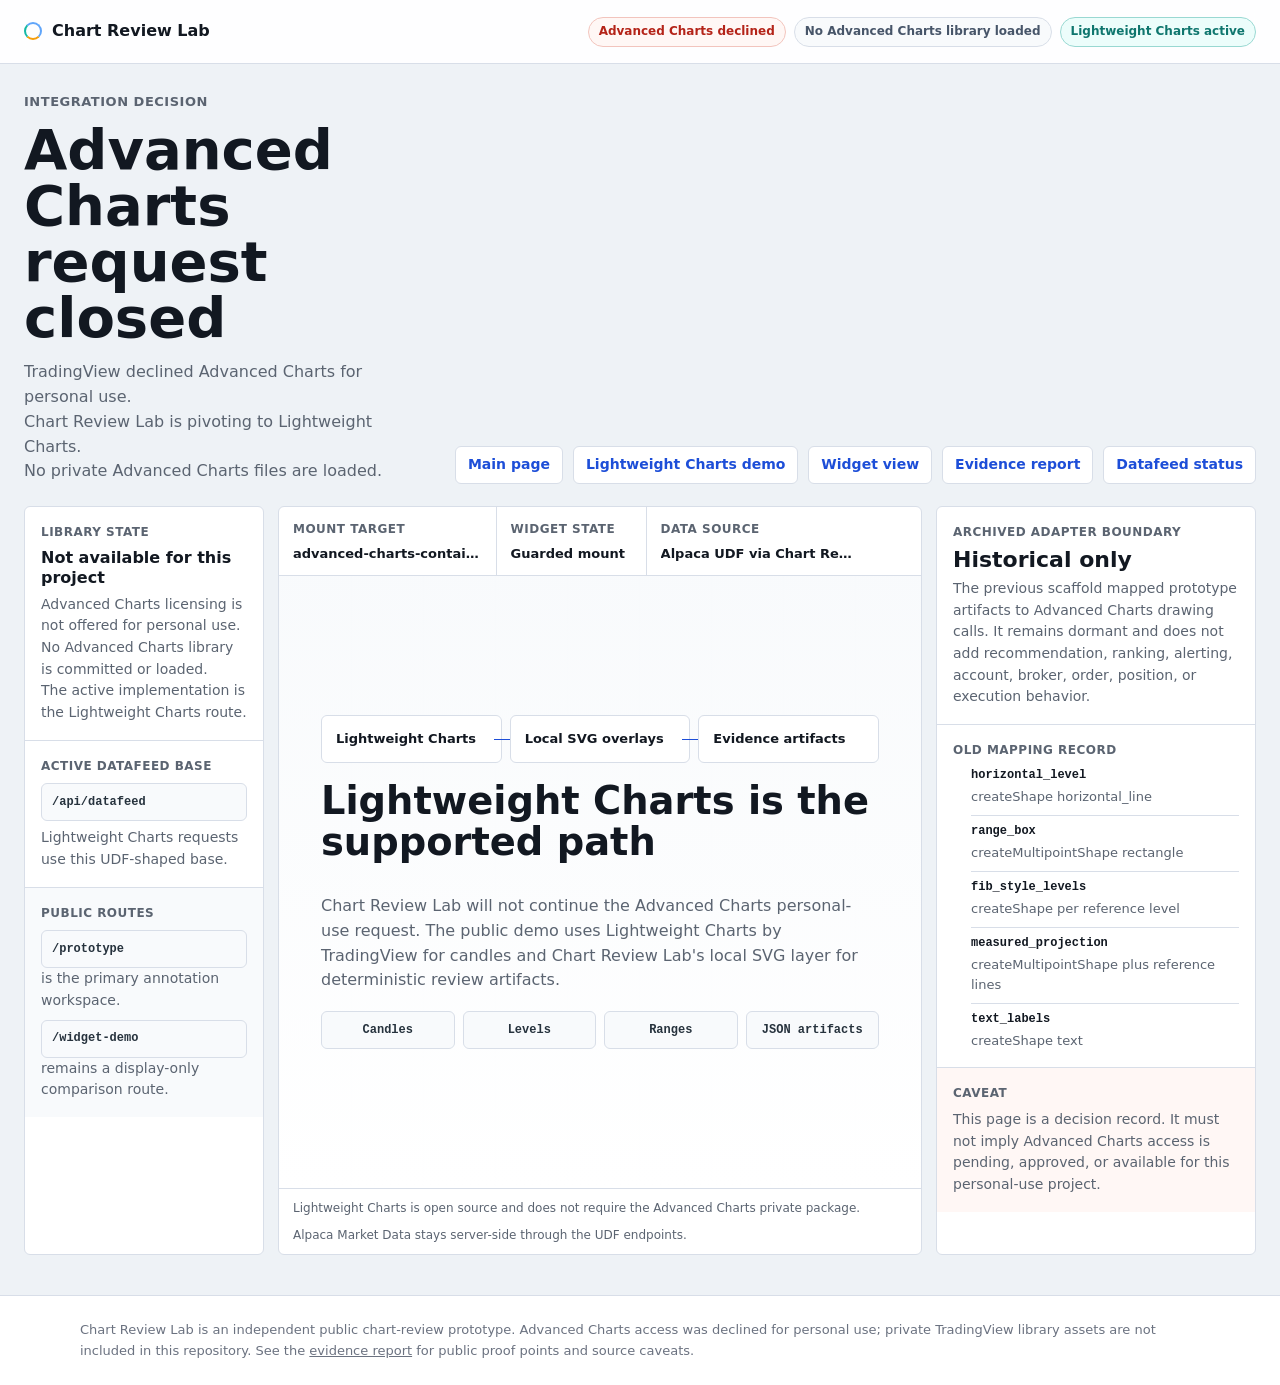
==== commit 97b830fa: "lightweight-charts-pivot: make Lightweight Charts primary" ====
--- a/advanced-charts.html
+++ b/advanced-charts.html
@@ -3,75 +3,74 @@
 <head>
   <meta charset="utf-8">
   <meta name="viewport" content="width=device-width, initial-scale=1">
-  <title>Advanced Charts Readiness | Chart Review Lab</title>
+  <title>Advanced Charts Decision | Chart Review Lab</title>
   <meta
     name="description"
-    content="Pending TradingView Advanced Charts adapter scaffold for Chart Review Lab without private library assets."
+    content="Archived TradingView Advanced Charts decision page for Chart Review Lab after personal-use access was declined."
   >
   <link rel="stylesheet" href="styles.css">
-  <script src="advanced-charts-adapter.js" defer></script>
 </head>
 <body class="workspace-page advanced-charts-page">
-  <header class="workspace-topbar" aria-label="Advanced Charts readiness status">
+  <header class="workspace-topbar" aria-label="Advanced Charts decision status">
     <a class="brand workspace-brand" href="/" aria-label="Chart Review Lab home">
       <span class="brand-mark" aria-hidden="true"></span>
       <span>Chart Review Lab</span>
     </a>
     <div class="status-strip" aria-label="Integration status">
-      <span class="status-pill pending">Advanced Charts pending</span>
-      <span class="status-pill neutral">No private library loaded</span>
-      <span class="status-pill ok">UDF base ready</span>
+      <span class="status-pill error">Advanced Charts declined</span>
+      <span class="status-pill neutral">No Advanced Charts library loaded</span>
+      <span class="status-pill ok">Lightweight Charts active</span>
     </div>
   </header>
 
   <main class="prototype-shell advanced-shell" aria-labelledby="advanced-title">
     <section class="prototype-intro advanced-intro">
       <div>
-        <p class="eyebrow">Evidence Bench readiness</p>
+        <p class="eyebrow">Integration decision</p>
         <h1 id="advanced-title">
           <span>Advanced Charts</span>
-          <span>adapter scaffold</span>
+          <span>request closed</span>
         </h1>
         <p>
-          <span>Advanced Charts integration is gated.</span>
-          <span>Datafeed and drawing contracts.</span>
-          <span>Access pending. No private files loaded.</span>
+          <span>TradingView declined Advanced Charts for personal use.</span>
+          <span>Chart Review Lab is pivoting to Lightweight Charts.</span>
+          <span>No private Advanced Charts files are loaded.</span>
         </p>
       </div>
       <div class="route-links" aria-label="Related routes">
         <a href="/">Main page</a>
-        <a href="/prototype">Annotation prototype</a>
-        <a href="/widget-demo">Widget fallback</a>
+        <a href="/prototype">Lightweight Charts demo</a>
+        <a href="/widget-demo">Widget view</a>
         <a href="/evidence">Evidence report</a>
         <a href="/api/datafeed/status">Datafeed status</a>
       </div>
     </section>
 
-    <section class="prototype-workspace advanced-workspace" aria-label="Advanced Charts readiness bench">
-      <aside class="workspace-panel advanced-gates" aria-label="Readiness gates">
+    <section class="prototype-workspace advanced-workspace" aria-label="Advanced Charts decision bench">
+      <aside class="workspace-panel advanced-gates" aria-label="Decision state">
         <div class="panel-section">
           <span class="panel-label">Library state</span>
-          <strong>Pending approval</strong>
+          <strong>Not available for this project</strong>
           <p>
-            <span>No Advanced Charts library is committed.</span>
-            <span>Approved files stay outside git.</span>
-            <span>Load only after access is granted.</span>
+            <span>Advanced Charts licensing is not offered for personal use.</span>
+            <span>No Advanced Charts library is committed or loaded.</span>
+            <span>The active implementation is the Lightweight Charts route.</span>
           </p>
         </div>
 
         <div class="panel-section">
-          <span class="panel-label">Datafeed base</span>
+          <span class="panel-label">Active datafeed base</span>
           <code>/api/datafeed</code>
           <p>
-            <span>Future widget setup uses this UDF base.</span>
+            <span>Lightweight Charts requests use this UDF-shaped base.</span>
           </p>
         </div>
 
         <div class="panel-section source-section">
-          <span class="panel-label">Public fallbacks</span>
+          <span class="panel-label">Public routes</span>
           <p>
-            <span><code>/prototype</code> stays available.</span>
-            <span><code>/widget-demo</code> stays available.</span>
+            <span><code>/prototype</code> is the primary annotation workspace.</span>
+            <span><code>/widget-demo</code> remains a display-only comparison route.</span>
           </p>
         </div>
       </aside>
@@ -94,42 +93,42 @@
 
         <div id="advanced-charts-container" class="advanced-mount" role="note">
           <div class="adapter-diagram" aria-hidden="true">
-            <span>Prototype annotations</span>
-            <span>Adapter contract</span>
-            <span>Advanced Charts drawings</span>
+            <span>Lightweight Charts</span>
+            <span>Local SVG overlays</span>
+            <span>Evidence artifacts</span>
           </div>
-          <h2>Ready for review, not active integration</h2>
+          <h2>Lightweight Charts is the supported path</h2>
           <p>
-            The adapter scaffold is available in <code>advanced-charts-adapter.js</code>. It expects an approved
-            Advanced Charts chart API instance before calling <code>createShape</code>,
-            <code>createMultipointShape</code>, <code>getAllShapes</code>, or <code>removeEntity</code>.
+            Chart Review Lab will not continue the Advanced Charts personal-use request. The public demo uses
+            Lightweight Charts by TradingView for candles and Chart Review Lab's local SVG layer for deterministic
+            review artifacts.
           </p>
           <div class="method-grid" aria-label="Adapter methods">
-            <span>createShape</span>
-            <span>createMultipointShape</span>
-            <span>getAllShapes</span>
-            <span>removeEntity</span>
+            <span>Candles</span>
+            <span>Levels</span>
+            <span>Ranges</span>
+            <span>JSON artifacts</span>
           </div>
         </div>
 
         <div class="chart-footnote">
-          <span>TradingView attribution will remain visible after approved library integration.</span>
+          <span>Lightweight Charts is open source and does not require the Advanced Charts private package.</span>
           <span>Alpaca Market Data stays server-side through the UDF endpoints.</span>
         </div>
       </section>
 
       <aside class="workspace-panel advanced-contracts" aria-label="Drawing adapter contract">
         <div class="panel-section selected-evidence">
-          <span class="panel-label">Adapter boundary</span>
-          <h2>Review drawings only</h2>
+          <span class="panel-label">Archived adapter boundary</span>
+          <h2>Historical only</h2>
           <p>
-            The scaffold maps existing prototype artifacts to official drawing calls. It does not add recommendation,
-            ranking, alerting, account, broker, order, position, or execution behavior.
+            The previous scaffold mapped prototype artifacts to Advanced Charts drawing calls. It remains dormant and
+            does not add recommendation, ranking, alerting, account, broker, order, position, or execution behavior.
           </p>
         </div>
 
         <div class="panel-section">
-          <span class="panel-label">Annotation mapping</span>
+          <span class="panel-label">Old mapping record</span>
           <ul class="mapping-list">
             <li>
               <strong>horizontal_level</strong>
@@ -157,8 +156,8 @@
         <div class="panel-section caveat-section">
           <span class="panel-label">Caveat</span>
           <p>
-            This page is an approval-ready scaffold only. It must continue to say pending until the approved
-            TradingView package is loaded, reviewed, and deployed through a private asset path.
+            This page is a decision record. It must not imply Advanced Charts access is pending, approved, or available
+            for this personal-use project.
           </p>
         </div>
       </aside>
@@ -167,8 +166,8 @@
 
   <footer>
     <p>
-      Chart Review Lab is an independent public integration request prototype. TradingView Advanced Charts access is
-      pending; private TradingView library assets are not included in this repository. See the
+      Chart Review Lab is an independent public chart-review prototype. Advanced Charts access was declined for
+      personal use; private TradingView library assets are not included in this repository. See the
       <a href="/evidence">evidence report</a> for public proof points and source caveats.
     </p>
   </footer>
